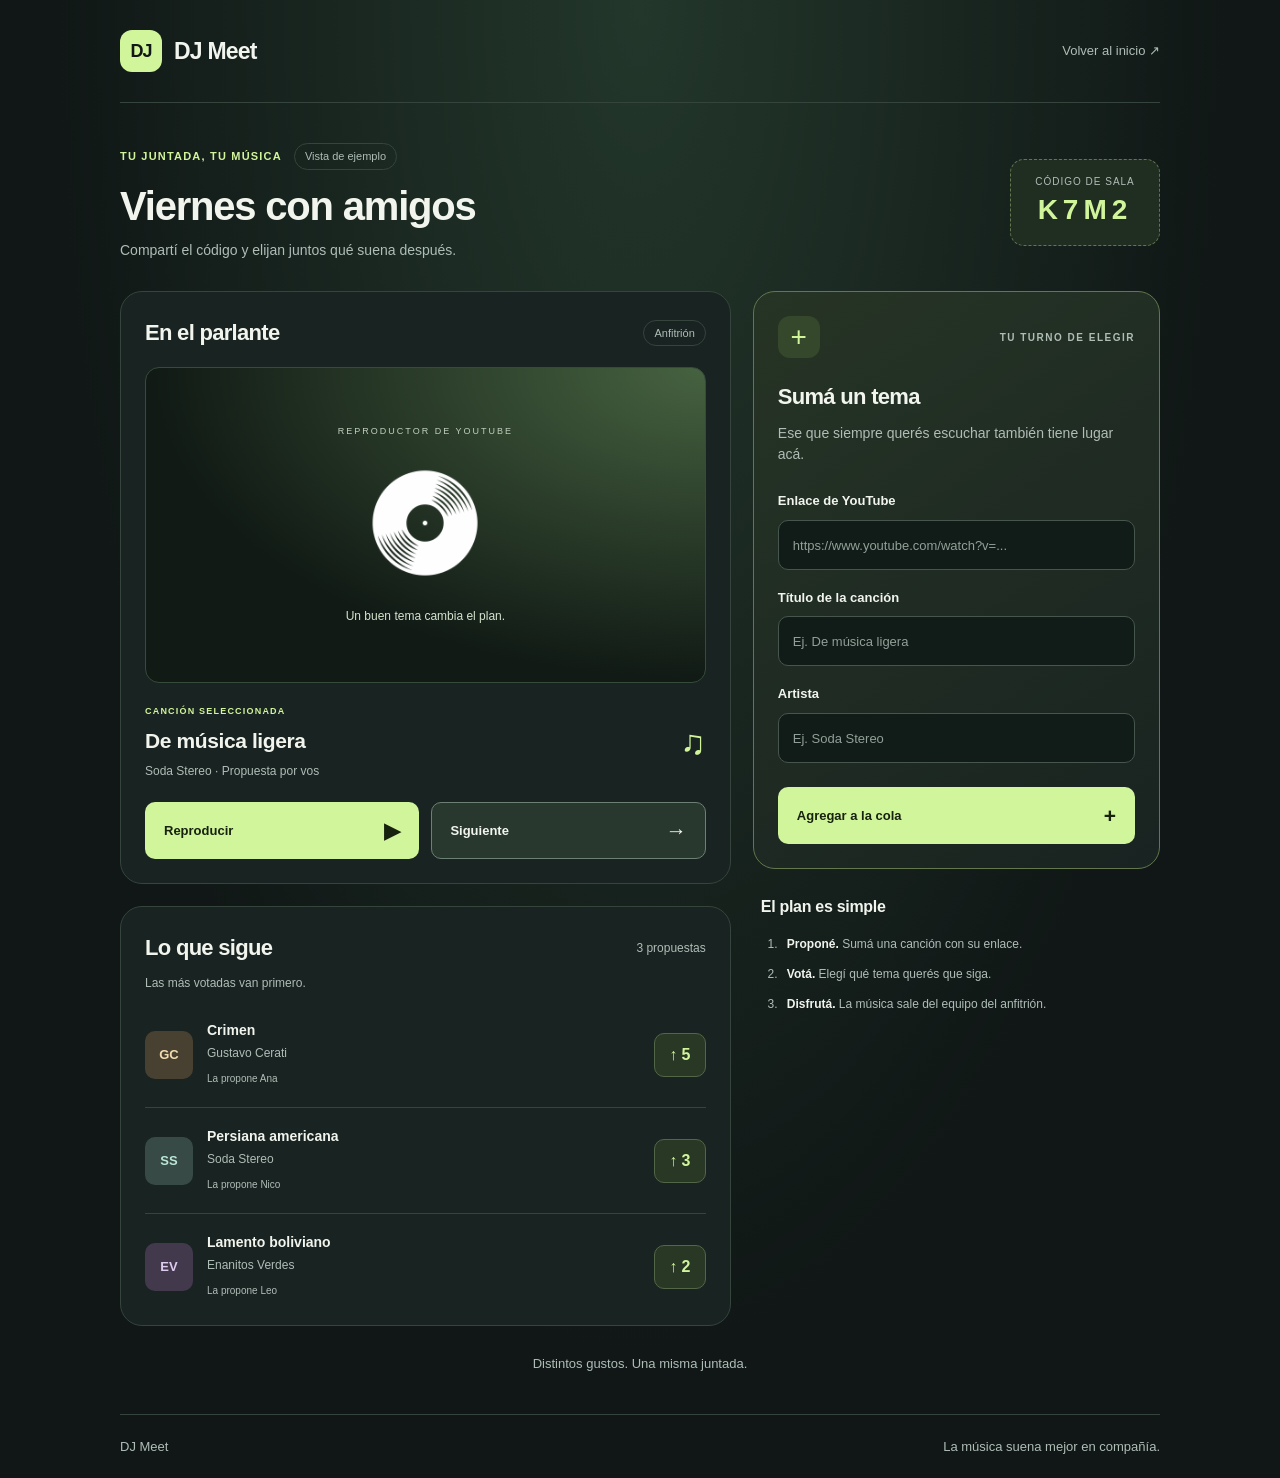
==== sala.html @ 81e6794a "se estructuro el proyecto dj-meet, se agrego img para sala.html. asimismo se creo la pagina index y " ====
<!DOCTYPE html>
<html lang="es">
<head>
    <meta charset="UTF-8">
    <meta name="viewport" content="width=device-width, initial-scale=1.0">
    <meta name="theme-color" content="#101716">
    <title>Sala — DJ Meet</title>
    <link rel="stylesheet" href="css/estilos.css">
</head>
<body>
    <div class="contenedor">
        <header class="encabezado">
            <a class="marca" href="./" aria-label="DJ Meet, inicio">
                <span class="marca-icono" aria-hidden="true">DJ</span>
                <span>DJ Meet</span>
            </a>
            <a class="sala-volver" href="./">Volver al inicio <span aria-hidden="true">↗</span></a>
        </header>

        <main class="sala">
            <!-- Nombre y código de una sala de ejemplo. -->
            <section class="sala-presentacion" aria-labelledby="titulo-sala">
                <div>
                    <div class="sala-etiquetas">
                        <span class="etiqueta">TU JUNTADA, TU MÚSICA</span>
                        <span class="sala-insignia">Vista de ejemplo</span>
                    </div>
                    <h1 id="titulo-sala">Viernes con amigos</h1>
                    <p>Compartí el código y elijan juntos qué suena después.</p>
                </div>
                <div class="sala-codigo">
                    <span>CÓDIGO DE SALA</span>
                    <strong>K7M2</strong>
                </div>
            </section>

            <div class="sala-columnas">
                <div class="sala-principal">
                    <!-- Maqueta del reproductor. Más adelante irá el iframe de YouTube. -->
                    <section class="tarjeta sala-reproductor" aria-labelledby="titulo-reproductor">
                        <div class="sala-titulo-seccion">
                            <h2 id="titulo-reproductor">En el parlante</h2>
                            <span class="sala-insignia">Anfitrión</span>
                        </div>

                        <div class="sala-video" role="img" aria-label="Vista de ejemplo del espacio para el reproductor de YouTube">
                            <span class="sala-video-etiqueta">REPRODUCTOR DE YOUTUBE</span>
                            
                            <img class="imagen-tocadisco" src="./img/tocadisco.jpg">
                            
                            <p>Un buen tema cambia el plan.</p>
                        </div>

                        <div class="sala-tema-actual">
                            <div>
                                <p class="etiqueta">CANCIÓN SELECCIONADA</p>
                                <h3>De música ligera</h3>
                                <p>Soda Stereo <span aria-hidden="true">·</span> Propuesta por vos</p>
                            </div>
                            <span class="sala-icono-musica" aria-hidden="true">♫</span>
                        </div>

                        <!-- Controles visuales: todavía no reproducen ni cambian canciones. -->
                        <div class="sala-controles">
                            <button class="boton boton-principal" type="button" id="boton-reproducir">
                                Reproducir <span aria-hidden="true">▶</span>
                            </button>
                            <button class="boton boton-secundario" type="button" id="boton-siguiente">
                                Siguiente <span aria-hidden="true">→</span>
                            </button>
                        </div>
                    </section>

                    <!-- Propuestas y votos de ejemplo. -->
                    <section class="tarjeta sala-cola" aria-labelledby="titulo-cola">
                        <div class="sala-titulo-seccion">
                            <h2 id="titulo-cola">Lo que sigue</h2>
                            <span class="sala-cantidad">3 propuestas</span>
                        </div>
                        <p class="sala-texto-suave">Las más votadas van primero.</p>

                        <ol class="sala-lista">
                            <li class="sala-cancion">
                                <span class="sala-portada sala-portada-uno" aria-hidden="true">GC</span>
                                <div class="sala-datos-cancion">
                                    <h3>Crimen</h3>
                                    <p>Gustavo Cerati</p>
                                    <small>La propone Ana</small>
                                </div>
                                <button class="sala-votar" type="button" aria-label="Votar por Crimen. 5 votos de ejemplo">
                                    <span aria-hidden="true">↑</span> 5
                                </button>
                            </li>
                            <li class="sala-cancion">
                                <span class="sala-portada sala-portada-dos" aria-hidden="true">SS</span>
                                <div class="sala-datos-cancion">
                                    <h3>Persiana americana</h3>
                                    <p>Soda Stereo</p>
                                    <small>La propone Nico</small>
                                </div>
                                <button class="sala-votar" type="button" aria-label="Votar por Persiana americana. 3 votos de ejemplo">
                                    <span aria-hidden="true">↑</span> 3
                                </button>
                            </li>
                            <li class="sala-cancion">
                                <span class="sala-portada sala-portada-tres" aria-hidden="true">EV</span>
                                <div class="sala-datos-cancion">
                                    <h3>Lamento boliviano</h3>
                                    <p>Enanitos Verdes</p>
                                    <small>La propone Leo</small>
                                </div>
                                <button class="sala-votar" type="button" aria-label="Votar por Lamento boliviano. 2 votos de ejemplo">
                                    <span aria-hidden="true">↑</span> 2
                                </button>
                            </li>
                        </ol>
                    </section>
                </div>

                <aside class="sala-lateral" aria-label="Proponer canciones e instrucciones">
                    <section class="tarjeta tarjeta-crear" aria-labelledby="titulo-proponer">
                        <div class="cabecera-tarjeta">
                            <span class="icono-tarjeta" aria-hidden="true">+</span>
                            <span class="identificador">TU TURNO DE ELEGIR</span>
                        </div>
                        <h2 id="titulo-proponer">Sumá un tema</h2>
                        <p class="texto-tarjeta">Ese que siempre querés escuchar también tiene lugar acá.</p>

                        <form class="formulario sala-formulario" id="form-proponer-cancion">
                            <div class="campo">
                                <label for="enlace-cancion">Enlace de YouTube</label>
                                <input type="url" id="enlace-cancion" name="youtube_url"
                                    placeholder="https://www.youtube.com/watch?v=..."
                                    autocomplete="off" spellcheck="false" required>
                            </div>
                            <div class="campo">
                                <label for="titulo-cancion">Título de la canción</label>
                                <input type="text" id="titulo-cancion" name="titulo"
                                    placeholder="Ej. De música ligera" maxlength="120" required>
                            </div>
                            <div class="campo">
                                <label for="artista-cancion">Artista</label>
                                <input type="text" id="artista-cancion" name="artista"
                                    placeholder="Ej. Soda Stereo" maxlength="100" required>
                            </div>
                            <button class="boton boton-principal" type="button" id="boton-proponer">
                                Agregar a la cola <span aria-hidden="true">+</span>
                            </button>
                        </form>
                    </section>

                    <section class="sala-guia" aria-labelledby="titulo-guia">
                        <h2 id="titulo-guia">El plan es simple</h2>
                        <ol>
                            <li><strong>Proponé.</strong> Sumá una canción con su enlace.</li>
                            <li><strong>Votá.</strong> Elegí qué tema querés que siga.</li>
                            <li><strong>Disfrutá.</strong> La música sale del equipo del anfitrión.</li>
                        </ol>
                    </section>
                </aside>
            </div>

            <p class="nota">Distintos gustos. Una misma juntada.</p>
        </main>

        <footer class="pie">
            <span>DJ Meet</span>
            <span>La música suena mejor en compañía.</span>
        </footer>
    </div>
</body>
</html>
---- css/estilos.css ----
/* Colores y ajustes generales. */
:root {
    color-scheme: dark;
    --fondo: #101716;
    --tarjeta: #192321;
    --texto: #f2f5ee;
    --texto-suave: #afbdb7;
    --acento: #d1f59b;
    --borde: #35443d;
}

* {
    box-sizing: border-box;
}

body {
    margin: 0;
    min-width: 320px;
    min-height: 100vh;
    background: radial-gradient(ellipse at top, #23372b 0%, var(--fondo) 65%);
    color: var(--texto);
    font-family: "Segoe UI", Arial, sans-serif;
    line-height: 1.5;
}

button,
input {
    font: inherit;
}

.contenedor {
    width: min(1040px, calc(100% - 48px));
    margin: 0 auto;
}

/* Encabezado y presentación. */
.encabezado {
    display: flex;
    justify-content: space-between;
    align-items: center;
    gap: 24px;
    padding: 30px 0;
    border-bottom: 1px solid var(--borde);
}

.marca {
    display: inline-flex;
    align-items: center;
    gap: 12px;
    color: var(--texto);
    text-decoration: none;
    font-size: 23px;
    font-weight: 750;
    letter-spacing: -0.8px;
}

.marca-icono {
    display: grid;
    place-items: center;
    width: 42px;
    height: 42px;
    border-radius: 12px;
    background: var(--acento);
    color: var(--fondo);
    font-size: 18px;
    letter-spacing: -1px;
}

.lema,
.pie {
    color: var(--texto-suave);
    font-size: 13px;
}

.presentacion {
    max-width: 740px;
    margin: 0 auto;
    padding: 60px 0 40px;
    text-align: center;
}

.etiqueta {
    margin: 0 0 18px;
    color: var(--acento);
    font-size: 11px;
    font-weight: 700;
    letter-spacing: 2px;
}

h1 {
    margin: 0;
    font-size: clamp(36px, 5.5vw, 58px);
    font-weight: 750;
    line-height: 1.12;
    letter-spacing: -2px;
}

h1 span {
    color: var(--acento);
}

.descripcion {
    max-width: 490px;
    margin: 22px auto 0;
    color: var(--texto-suave);
    font-size: 16px;
}

/* Las dos opciones de la pantalla inicial. */
.opciones {
    display: grid;
    grid-template-columns: repeat(2, minmax(0, 1fr));
    gap: 22px;
}

.tarjeta {
    display: flex;
    flex-direction: column;
    padding: 30px;
    border: 1px solid var(--borde);
    border-radius: 22px;
    background: var(--tarjeta);
}

.tarjeta-crear {
    border-color: #62774e;
    background: linear-gradient(145deg, #263425, var(--tarjeta));
}

.cabecera-tarjeta {
    display: flex;
    align-items: center;
    justify-content: space-between;
    gap: 12px;
    margin-bottom: 22px;
}

.icono-tarjeta {
    display: grid;
    place-items: center;
    width: 42px;
    height: 42px;
    border-radius: 12px;
    background: #36482b;
    color: var(--acento);
    font-size: 28px;
    line-height: 1;
}

.icono-unirse {
    background: #2b3b36;
    color: #bce6d7;
}

.identificador {
    color: var(--texto-suave);
    font-size: 10px;
    font-weight: 700;
    letter-spacing: 1.5px;
}

h2 {
    margin: 0;
    font-size: 26px;
    letter-spacing: -0.7px;
}

.texto-tarjeta {
    margin: 10px 0 26px;
    color: var(--texto-suave);
    font-size: 14px;
}

/* Campos y botones. */
.formulario {
    display: flex;
    flex: 1;
    flex-direction: column;
}

.campos-unirse {
    display: grid;
    grid-template-columns: repeat(2, minmax(0, 1fr));
    gap: 14px;
}

.campo {
    display: flex;
    flex-direction: column;
    gap: 9px;
}

label {
    font-size: 13px;
    font-weight: 600;
}

input {
    width: 100%;
    min-height: 49px;
    padding: 12px 14px;
    border: 1px solid #46564e;
    border-radius: 10px;
    background: #111b17;
    color: var(--texto);
}

input::placeholder {
    color: #91a099;
    font-size: 13px;
}

input:focus-visible,
button:focus-visible,
a:focus-visible {
    outline: 3px solid var(--acento);
    outline-offset: 4px;
}

.ayuda {
    margin: 10px 0 24px;
    color: var(--texto-suave);
    font-size: 12px;
}

.boton {
    display: flex;
    align-items: center;
    justify-content: space-between;
    width: 100%;
    min-height: 50px;
    margin-top: auto;
    padding: 12px 18px;
    border: 1px solid transparent;
    border-radius: 10px;
    font-weight: 700;
    cursor: pointer;
}

.boton span {
    font-size: 21px;
}

.boton-principal {
    background: var(--acento);
    color: #17220e;
}

.boton-principal:hover {
    background: #e0ffb4;
}

.boton-secundario {
    border-color: #6c8174;
    background: #28382f;
    color: var(--texto);
}

.boton-secundario:hover {
    background: #354b3e;
}

.nota {
    margin: 28px 0 40px;
    color: var(--texto-suave);
    font-size: 13px;
    text-align: center;
}

.pie {
    display: flex;
    justify-content: space-between;
    gap: 16px;
    padding: 22px 0;
    border-top: 1px solid var(--borde);
}

/* En celular, las tarjetas se muestran una debajo de la otra. */
@media (max-width: 700px) {
    .contenedor {
        width: calc(100% - 32px);
    }

    .encabezado {
        padding: 22px 0;
    }

    .lema {
        display: none;
    }

    .presentacion {
        padding: 42px 0 30px;
    }

    .etiqueta {
        font-size: 10px;
        letter-spacing: 1px;
    }

    h1 {
        letter-spacing: -1.3px;
    }

    .opciones,
    .campos-unirse {
        grid-template-columns: 1fr;
    }

    .tarjeta {
        padding: 24px;
    }

    .pie {
        flex-direction: column;
        align-items: center;
        gap: 4px;
    }
}

/* Sala: presentación, código y distribución de las columnas. */
.sala-volver {
    color: var(--texto-suave);
    font-size: 13px;
    text-decoration: none;
}

.sala-volver:hover {
    color: var(--acento);
}

.sala-presentacion {
    display: flex;
    align-items: center;
    justify-content: space-between;
    gap: 24px;
    padding: 40px 0 30px;
}

.sala-etiquetas {
    display: flex;
    align-items: center;
    flex-wrap: wrap;
    gap: 12px;
    margin-bottom: 14px;
}

.sala-etiquetas .etiqueta {
    margin: 0;
    letter-spacing: 1.2px;
}

.sala-insignia {
    padding: 4px 10px;
    border: 1px solid var(--borde);
    border-radius: 20px;
    color: var(--texto-suave);
    font-size: 11px;
    white-space: nowrap;
}

.sala h1 {
    font-size: clamp(28px, 4vw, 40px);
    letter-spacing: -1.2px;
}

.sala-presentacion p {
    margin: 12px 0 0;
    color: var(--texto-suave);
    font-size: 14px;
}

.sala-codigo {
    min-width: 150px;
    padding: 14px 24px;
    border: 1px dashed #62774e;
    border-radius: 14px;
    background: #202e22;
    text-align: center;
}

.sala-codigo span {
    display: block;
    color: var(--texto-suave);
    font-size: 10px;
    letter-spacing: 1px;
}

.sala-codigo strong {
    color: var(--acento);
    font-size: 28px;
    letter-spacing: 5px;
}

.sala-columnas {
    display: grid;
    grid-template-columns: minmax(0, 1.5fr) minmax(0, 1fr);
    align-items: start;
    gap: 22px;
}

.sala-principal,
.sala-lateral {
    display: grid;
    min-width: 0;
    gap: 22px;
}

.sala .tarjeta {
    min-width: 0;
    padding: 24px;
}

.sala h2 {
    font-size: 22px;
}

.sala-titulo-seccion {
    display: flex;
    align-items: center;
    justify-content: space-between;
    flex-wrap: wrap;
    gap: 10px;
    margin-bottom: 18px;
}

/* Vista de ejemplo del reproductor. No carga videos todavía. */
.sala-video {
    display: flex;
    flex-direction: column;
    align-items: center;
    justify-content: center;
    gap: 14px;
    aspect-ratio: 16 / 9;
    min-height: 230px;
    padding: 22px;
    border: 1px solid #364b3b;
    border-radius: 14px;
    background: radial-gradient(ellipse at top right, #466240, #111a15 70%);
    text-align: center;
}

.sala-video-etiqueta {
    color: #c1cfbf;
    font-size: 9px;
    letter-spacing: 2px;
}

.sala-disco {
    display: grid;
    place-items: center;
    width: 110px;
    height: 110px;
    border: 2px solid #405440;
    border-radius: 50%;
    background: repeating-radial-gradient(circle, #101713 0 5px, #263329 6px 7px);
    box-shadow: 0 12px 30px #080d0966;
}

.sala-disco span {
    display: grid;
    place-items: center;
    width: 38px;
    height: 38px;
    border-radius: 50%;
    background: var(--acento);
    color: var(--fondo);
    font-size: 13px;
    font-weight: 750;
}

.sala-video p {
    margin: 0;
    color: #d6e3cf;
    font-size: 12px;
}

.sala-tema-actual {
    display: flex;
    align-items: center;
    justify-content: space-between;
    gap: 16px;
    padding: 22px 0;
}

.sala-tema-actual .etiqueta {
    margin: 0 0 7px;
    font-size: 9px;
    letter-spacing: 1.2px;
}

.sala-tema-actual h3 {
    margin: 0;
    font-size: 21px;
    letter-spacing: -0.4px;
}

.sala-tema-actual p:last-child {
    margin: 5px 0 0;
    color: var(--texto-suave);
    font-size: 12px;
}

.imagen-tocadisco{
    width:140px;
    max-width:100%;
    height:auto;
    display:block;
    filter: invert(1);
    mix-blend-mode: screen;
}

.sala-icono-musica {
    color: var(--acento);
    font-size: 34px;
}

.sala-controles {
    display: grid;
    grid-template-columns: 1fr 1fr;
    gap: 12px;
}

.sala-controles .boton {
    font-size: 13px;
}

/* Cola de canciones y botones de voto. */
.sala-cantidad,
.sala-texto-suave {
    color: var(--texto-suave);
    font-size: 12px;
}

.sala-texto-suave {
    margin: -8px 0 10px;
}

.sala-lista {
    margin: 0;
    padding: 0;
    list-style: none;
}

.sala-cancion {
    display: flex;
    align-items: center;
    gap: 14px;
    padding: 18px 0;
    border-bottom: 1px solid var(--borde);
}

.sala-cancion:last-child {
    padding-bottom: 0;
    border-bottom: 0;
}

.sala-portada {
    display: grid;
    flex-shrink: 0;
    place-items: center;
    width: 48px;
    height: 48px;
    border-radius: 10px;
    font-size: 13px;
    font-weight: 700;
}

.sala-portada-uno {
    background: #484131;
    color: #f0dcae;
}

.sala-portada-dos {
    background: #374a46;
    color: #bce6d7;
}

.sala-portada-tres {
    background: #43394d;
    color: #decbf0;
}

.sala-datos-cancion {
    flex: 1;
    min-width: 0;
    overflow-wrap: anywhere;
}

.sala-datos-cancion h3 {
    margin: 0;
    font-size: 14px;
}

.sala-datos-cancion p {
    margin: 3px 0;
    color: var(--texto-suave);
    font-size: 12px;
}

.sala-datos-cancion small {
    color: var(--texto-suave);
    font-size: 10px;
}

.sala-votar {
    flex-shrink: 0;
    min-width: 52px;
    min-height: 44px;
    padding: 8px;
    border: 1px solid #526747;
    border-radius: 10px;
    background: #293725;
    color: var(--acento);
    font-weight: 700;
    cursor: pointer;
}

.sala-votar:hover {
    background: #394b31;
}

/* Formulario lateral y breve guía de uso. */
.sala-formulario {
    gap: 18px;
}

.sala-formulario .boton {
    margin-top: 6px;
    font-size: 13px;
}

.sala-guia {
    padding: 4px 8px;
}

.sala-guia h2 {
    font-size: 16px;
    letter-spacing: -0.3px;
}

.sala-guia ol {
    margin: 16px 0 0;
    padding-left: 20px;
    color: var(--texto-suave);
    font-size: 12px;
}

.sala-guia li {
    margin-bottom: 12px;
    padding-left: 6px;
}

.sala-guia strong {
    color: var(--texto);
}

@media (max-width: 800px) {
    .sala-columnas {
        grid-template-columns: 1fr;
    }
}

@media (max-width: 500px) {
    .sala-presentacion {
        flex-direction: column;
        align-items: stretch;
        padding-top: 28px;
    }

    .sala-codigo {
        display: flex;
        align-items: center;
        justify-content: space-between;
        gap: 12px;
    }

    .sala .tarjeta {
        padding: 18px;
    }

    .sala-controles .boton {
        padding: 10px 12px;
    }

    .sala-cancion {
        gap: 10px;
    }

    .sala-portada {
        width: 40px;
        height: 40px;
    }
}
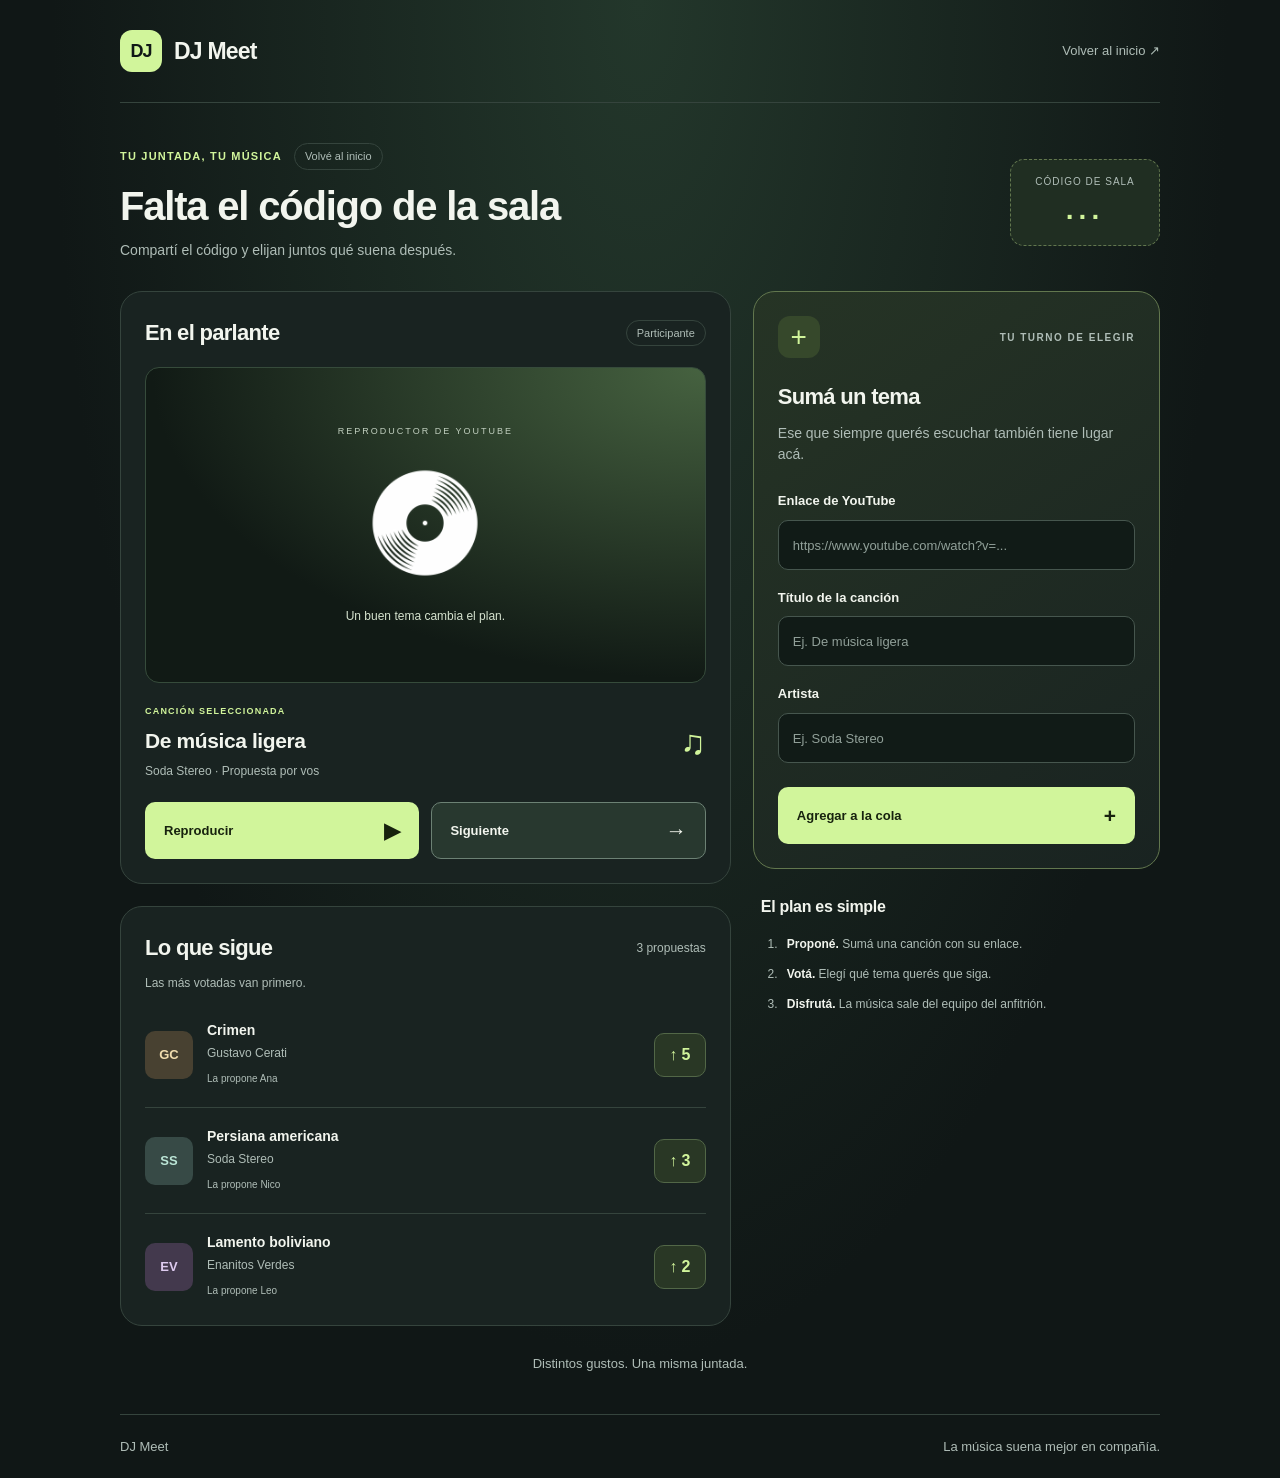
==== commit 2d792a39: "se crearon apis tanto get como post, para poder crear y consultar salas, participantes etc. en la cr" ====
--- a/sala.html
+++ b/sala.html
@@ -6,6 +6,7 @@
     <meta name="theme-color" content="#101716">
     <title>Sala — DJ Meet</title>
     <link rel="stylesheet" href="css/estilos.css">
+    <script src="js/sala.js" defer></script>
 </head>
 <body>
     <div class="contenedor">
@@ -23,14 +24,14 @@
                 <div>
                     <div class="sala-etiquetas">
                         <span class="etiqueta">TU JUNTADA, TU MÚSICA</span>
-                        <span class="sala-insignia">Vista de ejemplo</span>
+                        <span class="sala-insignia" id="estado-sala">Cargando sala...</span>
                     </div>
-                    <h1 id="titulo-sala">Viernes con amigos</h1>
+                    <h1 id="titulo-sala">Cargando sala...</h1>
                     <p>Compartí el código y elijan juntos qué suena después.</p>
                 </div>
                 <div class="sala-codigo">
                     <span>CÓDIGO DE SALA</span>
-                    <strong>K7M2</strong>
+                    <strong id="sala-codigo-strong">...</strong>
                 </div>
             </section>
 
@@ -40,7 +41,7 @@
                     <section class="tarjeta sala-reproductor" aria-labelledby="titulo-reproductor">
                         <div class="sala-titulo-seccion">
                             <h2 id="titulo-reproductor">En el parlante</h2>
-                            <span class="sala-insignia">Anfitrión</span>
+                            <span class="sala-insignia" id="rol-sala">Participante</span>
                         </div>
 
                         <div class="sala-video" role="img" aria-label="Vista de ejemplo del espacio para el reproductor de YouTube">
@@ -62,10 +63,10 @@
 
                         <!-- Controles visuales: todavía no reproducen ni cambian canciones. -->
                         <div class="sala-controles">
-                            <button class="boton boton-principal" type="button" id="boton-reproducir">
+                            <button class="boton boton-principal" type="button" id="boton-reproducir" disabled>
                                 Reproducir <span aria-hidden="true">▶</span>
                             </button>
-                            <button class="boton boton-secundario" type="button" id="boton-siguiente">
+                            <button class="boton boton-secundario" type="button" id="boton-siguiente" disabled>
                                 Siguiente <span aria-hidden="true">→</span>
                             </button>
                         </div>
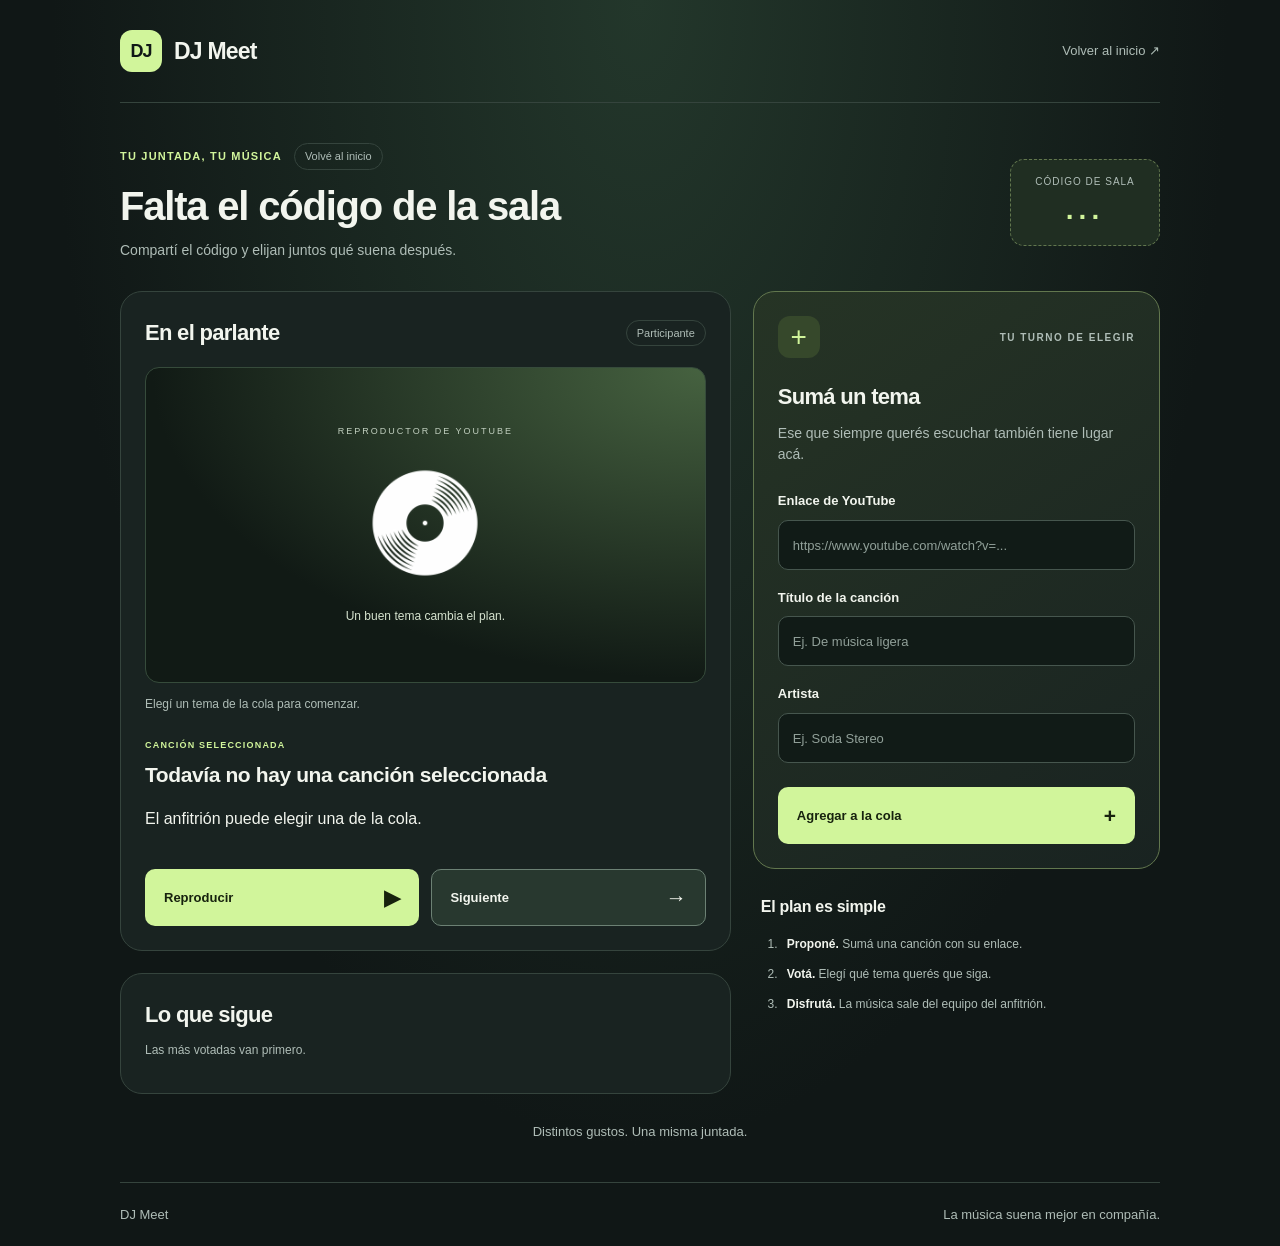
==== commit 8118e2e9: "se agrego propuestas, votos y reproduccion de canciones" ====
--- a/sala.html
+++ b/sala.html
@@ -19,7 +19,7 @@
         </header>
 
         <main class="sala">
-            <!-- Nombre y código de una sala de ejemplo. -->
+            
             <section class="sala-presentacion" aria-labelledby="titulo-sala">
                 <div>
                     <div class="sala-etiquetas">
@@ -37,14 +37,14 @@
 
             <div class="sala-columnas">
                 <div class="sala-principal">
-                    <!-- Maqueta del reproductor. Más adelante irá el iframe de YouTube. -->
+                   
                     <section class="tarjeta sala-reproductor" aria-labelledby="titulo-reproductor">
                         <div class="sala-titulo-seccion">
                             <h2 id="titulo-reproductor">En el parlante</h2>
                             <span class="sala-insignia" id="rol-sala">Participante</span>
                         </div>
 
-                        <div class="sala-video" role="img" aria-label="Vista de ejemplo del espacio para el reproductor de YouTube">
+                        <div class="sala-video" id="vista-espera">
                             <span class="sala-video-etiqueta">REPRODUCTOR DE YOUTUBE</span>
                             
                             <img class="imagen-tocadisco" src="./img/tocadisco.jpg">
@@ -52,16 +52,21 @@
                             <p>Un buen tema cambia el plan.</p>
                         </div>
 
+                        <iframe id="reproductor-youtube" class="sala-youtube" title="Reproductor de YouTube"
+                            allow="autoplay; encrypted-media; picture-in-picture"
+                            referrerpolicy="strict-origin-when-cross-origin" allowfullscreen hidden></iframe>
+                        <p id="mensaje-reproductor" class="sala-ayuda-reproductor">Elegí un tema de la cola para comenzar.</p>
+                        <a id="enlace-youtube" class="sala-enlace" target="_blank" rel="noopener noreferrer" hidden>Ver en YouTube</a>
+
                         <div class="sala-tema-actual">
                             <div>
                                 <p class="etiqueta">CANCIÓN SELECCIONADA</p>
-                                <h3>De música ligera</h3>
-                                <p>Soda Stereo <span aria-hidden="true">·</span> Propuesta por vos</p>
+                                <h3 id="titulo-seleccionada">Todavía no hay una canción seleccionada</h3>
+                                <p id="artista-seleccionada">El anfitrión puede elegir una de la cola.</p>
+                                <small id="autor-seleccionada"></small>
                             </div>
-                            <span class="sala-icono-musica" aria-hidden="true">♫</span>
                         </div>
 
-                        <!-- Controles visuales: todavía no reproducen ni cambian canciones. -->
                         <div class="sala-controles">
                             <button class="boton boton-principal" type="button" id="boton-reproducir" disabled>
                                 Reproducir <span aria-hidden="true">▶</span>
@@ -72,49 +77,17 @@
                         </div>
                     </section>
 
-                    <!-- Propuestas y votos de ejemplo. -->
                     <section class="tarjeta sala-cola" aria-labelledby="titulo-cola">
                         <div class="sala-titulo-seccion">
                             <h2 id="titulo-cola">Lo que sigue</h2>
-                            <span class="sala-cantidad">3 propuestas</span>
+                            <span class="sala-cantidad" id="cantidad-propuestas"></span>
                         </div>
                         <p class="sala-texto-suave">Las más votadas van primero.</p>
 
-                        <ol class="sala-lista">
-                            <li class="sala-cancion">
-                                <span class="sala-portada sala-portada-uno" aria-hidden="true">GC</span>
-                                <div class="sala-datos-cancion">
-                                    <h3>Crimen</h3>
-                                    <p>Gustavo Cerati</p>
-                                    <small>La propone Ana</small>
-                                </div>
-                                <button class="sala-votar" type="button" aria-label="Votar por Crimen. 5 votos de ejemplo">
-                                    <span aria-hidden="true">↑</span> 5
-                                </button>
-                            </li>
-                            <li class="sala-cancion">
-                                <span class="sala-portada sala-portada-dos" aria-hidden="true">SS</span>
-                                <div class="sala-datos-cancion">
-                                    <h3>Persiana americana</h3>
-                                    <p>Soda Stereo</p>
-                                    <small>La propone Nico</small>
-                                </div>
-                                <button class="sala-votar" type="button" aria-label="Votar por Persiana americana. 3 votos de ejemplo">
-                                    <span aria-hidden="true">↑</span> 3
-                                </button>
-                            </li>
-                            <li class="sala-cancion">
-                                <span class="sala-portada sala-portada-tres" aria-hidden="true">EV</span>
-                                <div class="sala-datos-cancion">
-                                    <h3>Lamento boliviano</h3>
-                                    <p>Enanitos Verdes</p>
-                                    <small>La propone Leo</small>
-                                </div>
-                                <button class="sala-votar" type="button" aria-label="Votar por Lamento boliviano. 2 votos de ejemplo">
-                                    <span aria-hidden="true">↑</span> 2
-                                </button>
-                            </li>
+                        <ol class="sala-lista" id="lista-propuesta">
+                            
                         </ol>
+                        <p class="sala-texto-suave" id="mensaje-cola" role="status"></p>
                     </section>
                 </div>
 
@@ -127,7 +100,7 @@
                         <h2 id="titulo-proponer">Sumá un tema</h2>
                         <p class="texto-tarjeta">Ese que siempre querés escuchar también tiene lugar acá.</p>
 
-                        <form class="formulario sala-formulario" id="form-proponer-cancion">
+                        <form class="formulario sala-formulario" id="form-proponer-cancion" method="post" action="api/propuestas.php">
                             <div class="campo">
                                 <label for="enlace-cancion">Enlace de YouTube</label>
                                 <input type="url" id="enlace-cancion" name="youtube_url"
@@ -144,7 +117,7 @@
                                 <input type="text" id="artista-cancion" name="artista"
                                     placeholder="Ej. Soda Stereo" maxlength="100" required>
                             </div>
-                            <button class="boton boton-principal" type="button" id="boton-proponer">
+                            <button class="boton boton-principal" type="submit" id="boton-proponer">
                                 Agregar a la cola <span aria-hidden="true">+</span>
                             </button>
                         </form>
--- a/css/estilos.css
+++ b/css/estilos.css
@@ -601,6 +601,35 @@
 .sala-datos-cancion small {
     color: var(--texto-suave);
     font-size: 10px;
+}
+
+.sala-eliminar {
+    display: inline-flex;
+    align-items: center;
+    justify-content: center;
+    flex-shrink: 0;
+    min-height: 36px;
+    padding: 8px 12px;
+    border: 1px solid var(--borde);
+    border-radius: 8px;
+    background: transparent;
+    color: #e7b1a8;
+    font-size: 12px;
+    font-weight: 600;
+    line-height: 1.2;
+    white-space: nowrap;
+    cursor: pointer;
+}
+
+.sala-eliminar:hover:not(:disabled) {
+    border-color: #80524c;
+    background: #332422;
+    color: #ffd1c7;
+}
+
+.sala-eliminar:disabled {
+    opacity: 0.5;
+    cursor: wait;
 }
 
 .sala-votar {
@@ -616,7 +645,7 @@
     cursor: pointer;
 }
 
-.sala-votar:hover {
+.sala-votar:hover:not(:disabled) {
     background: #394b31;
 }
 
@@ -691,4 +720,94 @@
         width: 40px;
         height: 40px;
     }
-}+}
+
+.sala-youtube {
+    display: block;
+    width: 100%;
+    min-height: 230px;
+    aspect-ratio: 16 / 9;
+    border: 1px solid var(--borde);
+    border-radius: 14px;
+    background: #101716;
+}
+
+.sala-video[hidden],
+.sala-youtube[hidden],
+.sala-enlace[hidden] {
+    display: none;
+}
+
+.sala-ayuda-reproductor {
+    margin: 12px 0 4px;
+    color: var(--texto-suave);
+    font-size: 12px;
+}
+
+.sala-enlace {
+    color: var(--acento);
+    font-size: 12px;
+}
+
+.sala-tema-actual small {
+    display: block;
+    margin-top: 5px;
+    color: var(--texto-suave);
+    font-size: 11px;
+}
+
+.sala-acciones {
+    display: flex;
+    flex-shrink: 0;
+    align-items: center;
+    justify-content: flex-end;
+    flex-wrap: wrap;
+    gap: 8px;
+}
+
+.sala-acciones button {
+    min-height: 36px;
+    font-size: 12px;
+}
+
+.sala-elegir {
+    padding: 8px 12px;
+    border: 1px solid #526747;
+    border-radius: 8px;
+    background: #293725;
+    color: var(--acento);
+    font-weight: 600;
+    cursor: pointer;
+}
+
+.sala-elegir:hover {
+    background: #394b31;
+}
+
+.sala-votar:disabled {
+    opacity: 0.65;
+    cursor: default;
+}
+
+#mensaje-cola {
+    margin: 12px 0 0;
+}
+
+#mensaje-cola:empty {
+    display: none;
+}
+
+@media (max-width: 600px) {
+    .sala-cancion {
+        flex-wrap: wrap;
+    }
+
+    .sala-datos-cancion {
+        flex-basis: 100%;
+    }
+
+    .sala-acciones {
+        width: 100%;
+        justify-content: flex-start;
+    }
+}
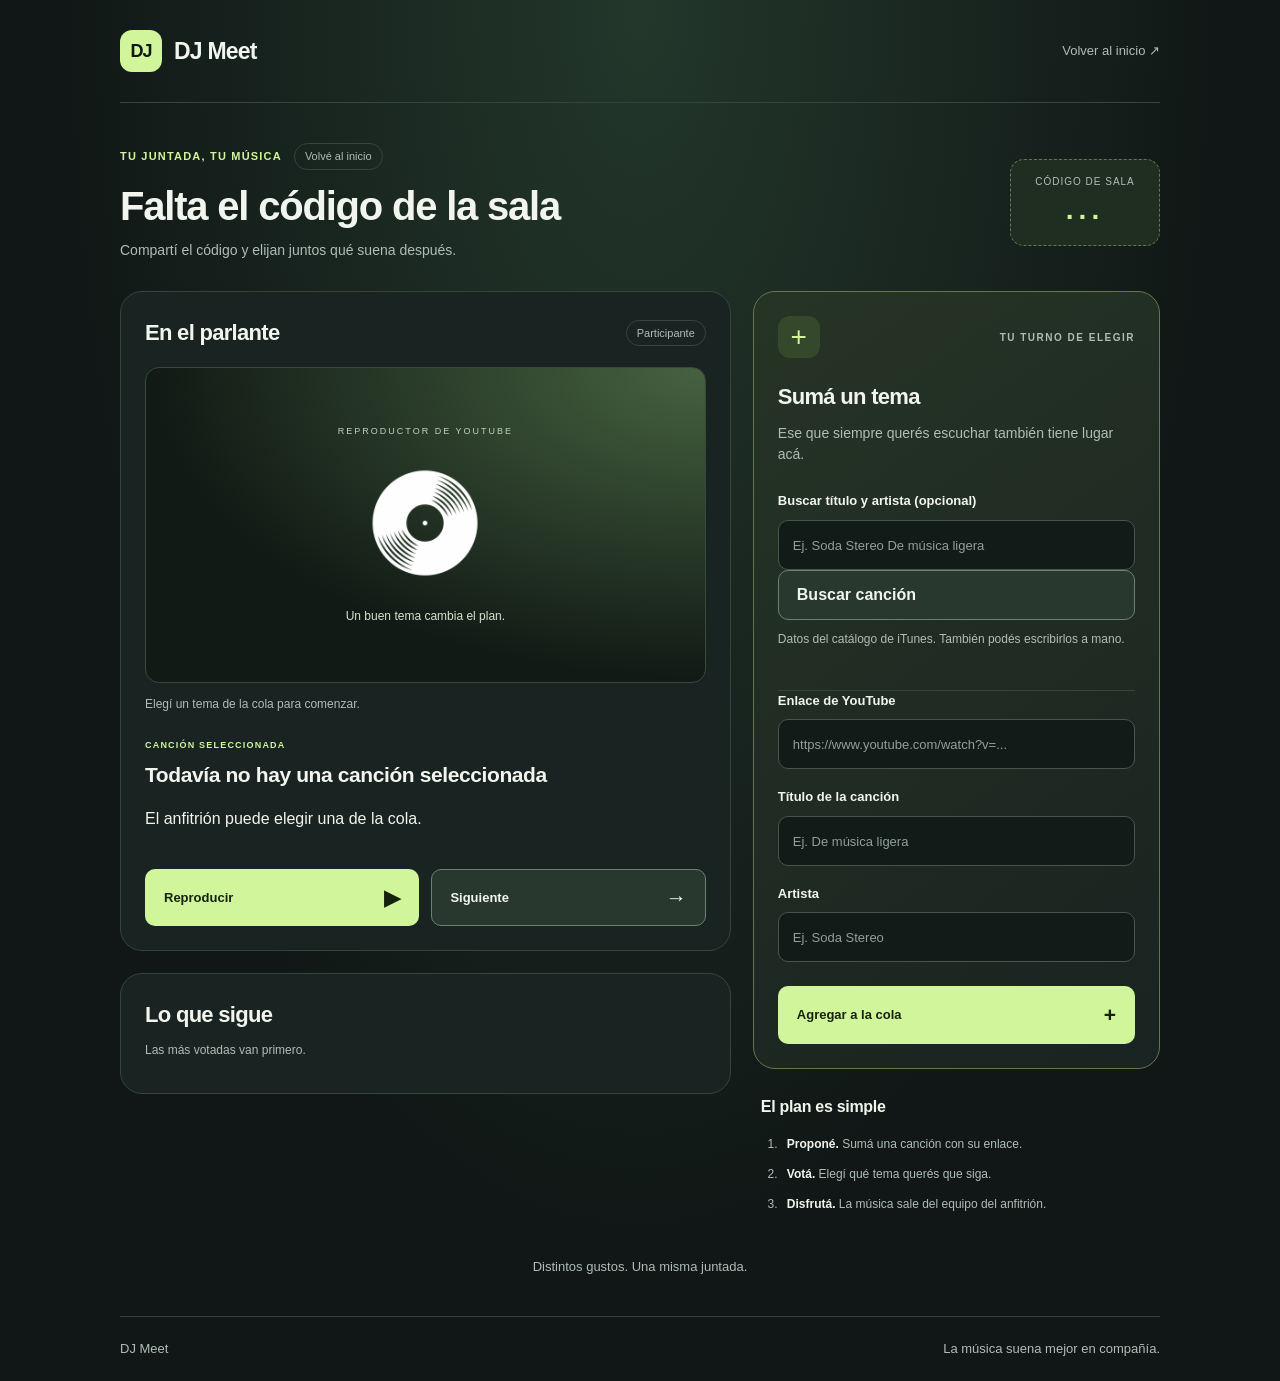
==== commit c62a5221: "conexion api externa, preparo dockerfile, etc" ====
--- a/sala.html
+++ b/sala.html
@@ -7,6 +7,7 @@
     <title>Sala — DJ Meet</title>
     <link rel="stylesheet" href="css/estilos.css">
     <script src="js/sala.js" defer></script>
+    <script src="js/servicios.js" defer></script>
 </head>
 <body>
     <div class="contenedor">
@@ -47,7 +48,7 @@
                         <div class="sala-video" id="vista-espera">
                             <span class="sala-video-etiqueta">REPRODUCTOR DE YOUTUBE</span>
                             
-                            <img class="imagen-tocadisco" src="./img/tocadisco.jpg">
+                            <img class="imagen-tocadisco" src="./img/tocadisco.jpg" alt="Tocadiscos">
                             
                             <p>Un buen tema cambia el plan.</p>
                         </div>
@@ -100,6 +101,18 @@
                         <h2 id="titulo-proponer">Sumá un tema</h2>
                         <p class="texto-tarjeta">Ese que siempre querés escuchar también tiene lugar acá.</p>
 
+                        <form class="formulario sala-buscador" id="form-buscar-cancion">
+                            <div class="campo">
+                                <label for="busqueda-cancion">Buscar título y artista (opcional)</label>
+                                <input type="search" id="busqueda-cancion" placeholder="Ej. Soda Stereo De música ligera"
+                                    minlength="2" maxlength="200" required>
+                            </div>
+                            <button class="boton boton-secundario" type="submit" id="boton-buscar-cancion">Buscar canción</button>
+                            <p class="ayuda">Datos del catálogo de iTunes. También podés escribirlos a mano.</p>
+                        </form>
+                        <p class="sala-texto-suave" id="mensaje-busqueda" role="status"></p>
+                        <ul class="sala-resultados" id="resultados-busqueda"></ul>
+
                         <form class="formulario sala-formulario" id="form-proponer-cancion" method="post" action="api/propuestas.php">
                             <div class="campo">
                                 <label for="enlace-cancion">Enlace de YouTube</label>
@@ -110,7 +123,7 @@
                             <div class="campo">
                                 <label for="titulo-cancion">Título de la canción</label>
                                 <input type="text" id="titulo-cancion" name="titulo"
-                                    placeholder="Ej. De música ligera" maxlength="120" required>
+                                    placeholder="Ej. De música ligera" maxlength="150" required>
                             </div>
                             <div class="campo">
                                 <label for="artista-cancion">Artista</label>
--- a/css/estilos.css
+++ b/css/estilos.css
@@ -811,3 +811,39 @@
         justify-content: flex-start;
     }
 }
+
+.sala-buscador {
+    padding-bottom: 18px;
+    border-bottom: 1px solid var(--borde);
+}
+
+.sala-resultados {
+    list-style: none;
+    padding: 0;
+    margin: 12px 0 24px;
+}
+
+.sala-resultados:empty,
+#mensaje-busqueda:empty {
+    display: none;
+}
+
+.sala-resultados li {
+    padding: 12px 0;
+    border-bottom: 1px solid var(--borde);
+}
+
+.sala-resultados p {
+    margin: 0 0 10px;
+    font-size: 13px;
+    overflow-wrap: anywhere;
+}
+
+.sala-resultados a {
+    display: inline-block;
+    margin: 8px 0 0 10px;
+}
+
+#mensaje-busqueda {
+    margin-top: 14px;
+}
